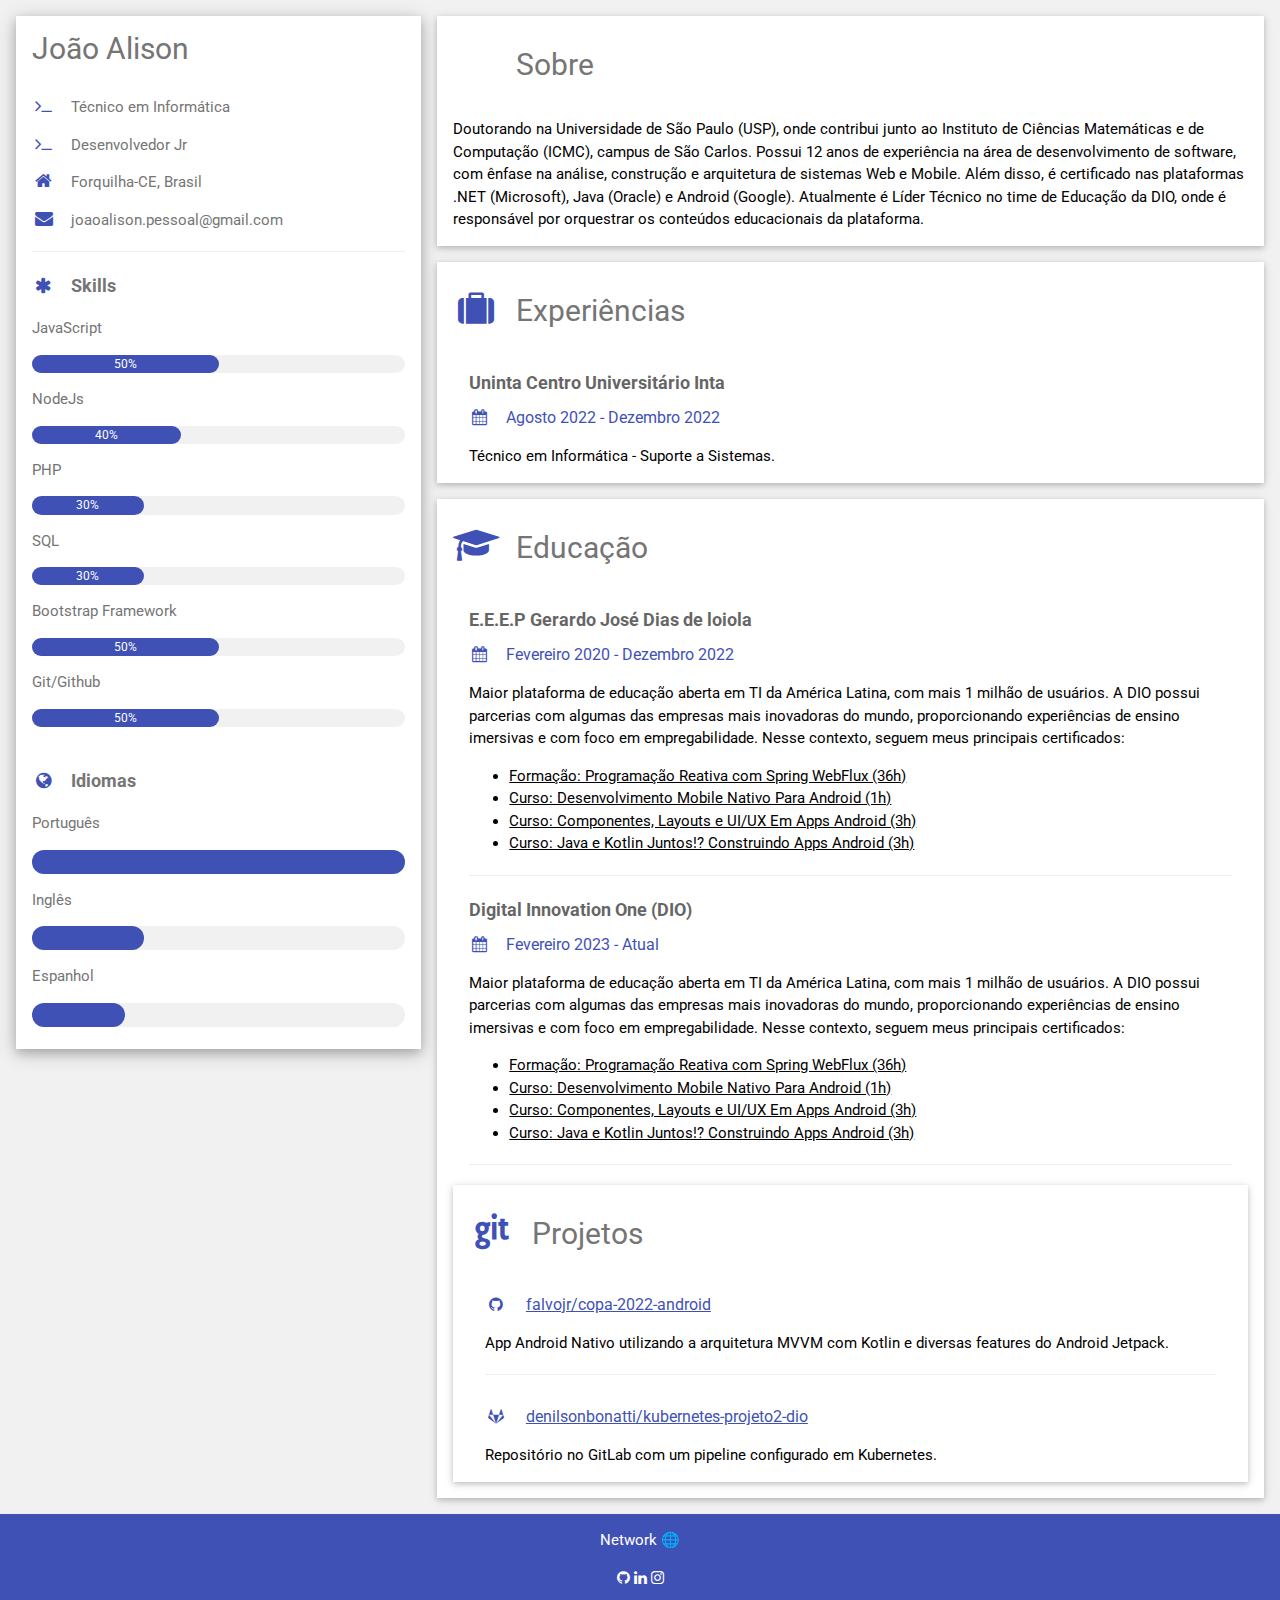
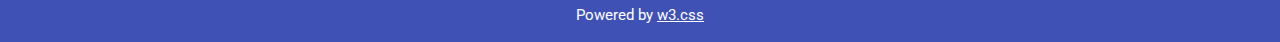
==== index.html @ f7938390 "first commit" ====
<!DOCTYPE html>
<!-- @JoaoAlisonTI: Reference article https://www.w3schools.com/howto/howto_website_create_resume.asp -->
<!-- @JoaoAlisonTI: Useful link to use fontawesome (fa) icons: https://fontawesome.com/v4/icons/ -->
<html lang="pt-BR">

  <head>
    <title>João AlisonTI</title>
    
    <meta http-equiv="Content-Type" content="text/html; charset=UTF-8">
    <meta name="viewport" content="width=device-width, initial-scale=1">
    
    <link rel="stylesheet" href="https://www.w3schools.com/w3css/4/w3.css">
    <link rel='stylesheet' href='https://fonts.googleapis.com/css?family=Roboto'>
    <link rel="stylesheet" href="https://cdnjs.cloudflare.com/ajax/libs/font-awesome/4.7.0/css/font-awesome.min.css">

    <style>
      html,body,h1,h2,h3,h4,h5,h6 {font-family: "Roboto", sans-serif}
    </style>
    
  </head>

  <body class="w3-light-grey" cz-shortcut-listen="true">
  
    <!-- Page Container -->
    <div class="w3-content w3-margin-top" style="max-width:1400px;">
  
      <!-- The Grid -->
      <div class="w3-row-padding">
  
        <!-- Left Column -->
        <div class="w3-third">
  
          <div class="w3-white w3-text-grey w3-card-4">
            <!-- @falvojr: This container has been modified to not use a profile picture. -->
            <div class="w3-container">
              <h2>João Alison</h2>
            </div>
            <div class="w3-container">
              <p><i class="fa fa-terminal fa-fw w3-margin-right w3-large w3-text-indigo"></i>Técnico em Informática
              </p>
              <p><i class="fa fa-terminal fa-fw w3-margin-right w3-large w3-text-indigo"></i>Desenvolvedor Jr</p>
              <p><i class="fa fa-home fa-fw w3-margin-right w3-large w3-text-indigo"></i>Forquilha-CE, Brasil</p>
              <p><i class="fa fa-envelope fa-fw w3-margin-right w3-large w3-text-indigo"></i>joaoalison.pessoal@gmail.com</p>
              <!--<p><i class="fa fa-phone fa-fw w3-margin-right w3-large w3-text-indigo"></i>(16) 99721-8281</p>-->
              <hr>
  
              <p class="w3-large">
                <b><i class="fa fa-asterisk fa-fw w3-margin-right w3-text-indigo"></i>Skills</b>
              </p>
              <p>JavaScript</p>
              <div class="w3-light-grey w3-round-xlarge w3-small">
                <div class="w3-container w3-center w3-round-xlarge w3-indigo" style="width:50%">50%</div>
              </div>
              <p>NodeJs</p>
              <div class="w3-light-grey w3-round-xlarge w3-small">
                <div class="w3-container w3-center w3-round-xlarge w3-indigo" style="width:40%">40%</div>
               </div>
              <p>PHP</p>
              <div class="w3-light-grey w3-round-xlarge w3-small">
                <div class="w3-container w3-center w3-round-xlarge w3-indigo" style="width:30%">30%</div>
              </div>
              <p>SQL</p>
              <div class="w3-light-grey w3-round-xlarge w3-small">
                <div class="w3-container w3-center w3-round-xlarge w3-indigo" style="width:30%">30%</div>
              </div>
              <p>Bootstrap Framework</p>
              <div class="w3-light-grey w3-round-xlarge w3-small">
                <div class="w3-container w3-center w3-round-xlarge w3-indigo" style="width:50%">50%</div>
              </div>
              <p>Git/Github</p>
              <div class="w3-light-grey w3-round-xlarge w3-small">
                <div class="w3-container w3-center w3-round-xlarge w3-indigo" style="width:50%">50%</div>
              </div>
              <br>
  
              <p class="w3-large w3-text-theme">
                <b><i class="fa fa-globe fa-fw w3-margin-right w3-text-indigo"></i>Idiomas</b>
              </p>
              <p>Português</p>
              <div class="w3-light-grey w3-round-xlarge">
                <div class="w3-round-xlarge w3-indigo" style="height:24px;width:100%"></div>
              </div>
              <p>Inglês</p>
              <div class="w3-light-grey w3-round-xlarge">
                <div class="w3-round-xlarge w3-indigo" style="height:24px;width:30%"></div>
              </div>
              <p>Espanhol</p>
              <div class="w3-light-grey w3-round-xlarge">
                <div class="w3-round-xlarge w3-indigo" style="height:24px;width:25%"></div>
              </div>
              <br>
            </div>
          </div><br>
  
          <!-- End Left Column -->
        </div>
  
        <!-- Right Column -->
        <div class="w3-twothird">
    
          <div class="w3-container w3-card w3-white w3-margin-bottom">
            <h2 class="w3-text-grey w3-padding-16"><i class="fa fa-profile fa-fw w3-margin-right w3-xxlarge w3-text-indigo"></i>Sobre</h2>
            <p>Doutorando na Universidade de São Paulo (USP), onde contribui junto ao Instituto de Ciências Matemáticas e de Computação (ICMC), campus de São Carlos. Possui 12 anos de experiência na área de desenvolvimento de software, com ênfase na análise, construção e arquitetura de sistemas Web e Mobile. Além disso, é certificado nas plataformas .NET (Microsoft), Java (Oracle) e Android (Google). Atualmente é Líder Técnico no time de Educação da DIO, onde é responsável por orquestrar os conteúdos educacionais da plataforma.</p>
          </div>

          <div class="w3-container w3-card w3-white w3-margin-bottom">
            <h2 class="w3-text-grey w3-padding-16">
              <i class="fa fa-suitcase fa-fw w3-margin-right w3-xxlarge w3-text-indigo"></i>Experiências
            </h2>
            <div class="w3-container">
              <h5 class="w3-opacity"><b>Uninta Centro Universitário Inta</b></h5>
              <h6 class="w3-text-indigo"><i class="fa fa-calendar fa-fw w3-margin-right"></i>Agosto 2022 - Dezembro 2022</h6>
              <p>Técnico em Informática - Suporte a Sistemas.</p>
            </div>
          </div>
  
          <div class="w3-container w3-card w3-white">
            <h2 class="w3-text-grey w3-padding-16">
              <i class="fa fa-graduation-cap fa-fw w3-margin-right w3-xxlarge w3-text-indigo"></i>Educação
            </h2>
            <div class="w3-container">
              <h5 class="w3-opacity"><b>E.E.E.P Gerardo José Dias de loiola</b></h5>
              <h6 class="w3-text-indigo"><i class="fa fa-calendar fa-fw w3-margin-right"></i>Fevereiro 2020 - Dezembro 2022</h6>
              <p>
                Maior plataforma de educação aberta em TI da América Latina, com mais 1 milhão de usuários. 
                A DIO possui parcerias com algumas das empresas mais inovadoras do mundo, proporcionando experiências 
                de ensino imersivas e com foco em empregabilidade. Nesse contexto, seguem meus principais certificados:
              </p>
              <ul>
                <li><a href="https://www.dio.me/certificate/762101D2" target="_blank">Formação: Programação Reativa com Spring WebFlux (36h)</a></li>
                <li><a href="https://www.dio.me/certificate/07041B99" target="_blank">Curso: Desenvolvimento Mobile Nativo Para Android (1h)</a></li>
                <li><a href="https://www.dio.me/certificate/F12AC30B" target="_blank">Curso: Componentes, Layouts e UI/UX Em Apps Android (3h)</a></li>
                <li><a href="https://www.dio.me/certificate/3FB20BF1" target="_blank">Curso: Java e Kotlin Juntos!? Construindo Apps Android (3h)</a></li>
              </ul>
              <hr>
              <h5 class="w3-opacity"><b>Digital Innovation One (DIO)</b></h5>
              <h6 class="w3-text-indigo"><i class="fa fa-calendar fa-fw w3-margin-right"></i>Fevereiro 2023 - Atual</h6>
              <p>
                Maior plataforma de educação aberta em TI da América Latina, com mais 1 milhão de usuários. 
                A DIO possui parcerias com algumas das empresas mais inovadoras do mundo, proporcionando experiências 
                de ensino imersivas e com foco em empregabilidade. Nesse contexto, seguem meus principais certificados:
              </p>
              <ul>
                <li><a href="https://www.dio.me/certificate/762101D2" target="_blank">Formação: Programação Reativa com Spring WebFlux (36h)</a></li>
                <li><a href="https://www.dio.me/certificate/07041B99" target="_blank">Curso: Desenvolvimento Mobile Nativo Para Android (1h)</a></li>
                <li><a href="https://www.dio.me/certificate/F12AC30B" target="_blank">Curso: Componentes, Layouts e UI/UX Em Apps Android (3h)</a></li>
                <li><a href="https://www.dio.me/certificate/3FB20BF1" target="_blank">Curso: Java e Kotlin Juntos!? Construindo Apps Android (3h)</a></li>
              </ul>
              <hr>
          </div>

          <div class="w3-container w3-card w3-white w3-margin-bottom">
            <h2 class="w3-text-grey w3-padding-16">
              <i class="fa fa-git fa-fw w3-margin-right w3-xxlarge w3-text-indigo"></i>Projetos
            </h2>
            <div class="w3-container">
              <h6 class="w3-text-indigo">
                <i class="fa fa-github fa-fw w3-margin-right"></i>
                <a href="https://github.com/falvojr/copa-2022-android" target="_blank">falvojr/copa-2022-android</a>
              </h6>
              <p>App Android Nativo utilizando a arquitetura MVVM com Kotlin e diversas features do Android Jetpack.</p>
              <hr>
            </div>
            <div class="w3-container">
              <h6 class="w3-text-indigo">
                <i class="fa fa-gitlab fa-fw w3-margin-right"></i>
                <a href="https://gitlab.com/denilsonbonatti/kubernetes-projeto2-dio" target="_blank">denilsonbonatti/kubernetes-projeto2-dio</a>
              </h6>
              <p>Repositório no GitLab com um pipeline configurado em Kubernetes.</p>
            </div>
          </div>
  
          <!-- End Right Column -->
        </div>
  
        <!-- End Grid -->
      </div>
  
      <!-- End Page Container -->
    </div>
  
    <footer class="w3-container w3-indigo w3-center w3-margin-top">
      <p>Network 🌐</p>
      <a href="https://github.com/JoaoAlisonTI" target="_blank"><i class="fa fa-github w3-hover-opacity"></i></a>
      <a href="https://www.linkedin.com/in/JoãoAlisonDeSousaMartins" target="_blank"><i class="fa fa-linkedin w3-hover-opacity"></i></a>
      <a href="https://www.instagram.com/joao_alison_23" target="_blank"><i class="fa fa-instagram w3-hover-opacity"></i></a>
      <p>Powered by <a href="https://www.w3schools.com/w3css/default.asp" target="_blank">w3.css</a></p>
    </footer>
  
  </body>

</html>
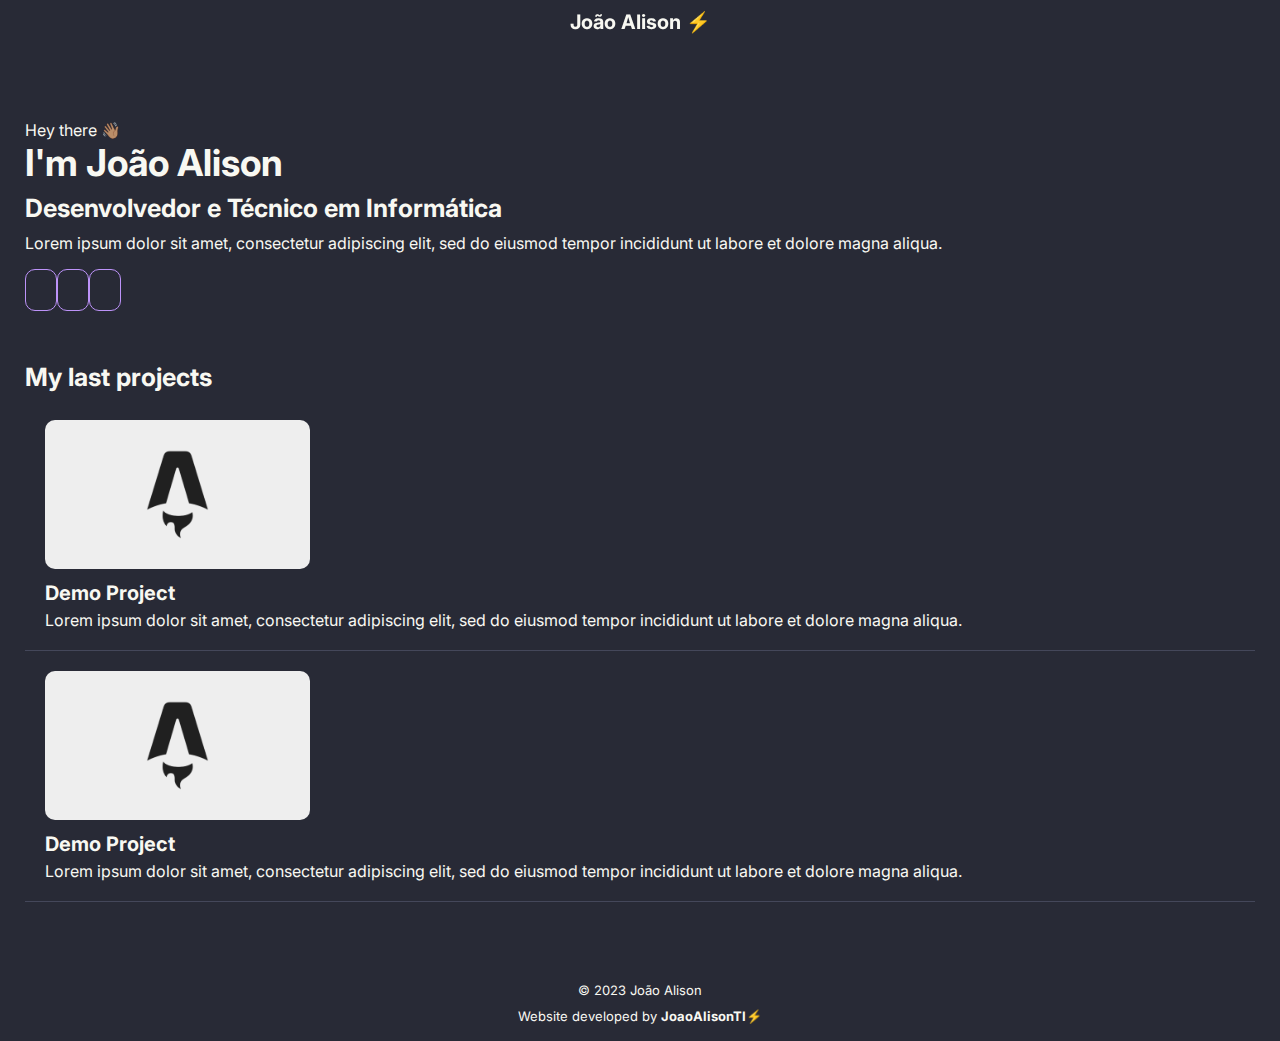
==== commit 2d6b6e55: "Update da tela principal, design, add de menu e botoes" ====
--- a/index.html
+++ b/index.html
@@ -1,6 +1,5 @@
 <!DOCTYPE html>
-<!-- @JoaoAlisonTI: Reference article https://www.w3schools.com/howto/howto_website_create_resume.asp -->
-<!-- @JoaoAlisonTI: Useful link to use fontawesome (fa) icons: https://fontawesome.com/v4/icons/ -->
+<!-- @JoaoAlisonTI -->
 <html lang="pt-BR">
 
   <head>
@@ -9,184 +8,71 @@
     <meta http-equiv="Content-Type" content="text/html; charset=UTF-8">
     <meta name="viewport" content="width=device-width, initial-scale=1">
     
-    <link rel="stylesheet" href="https://www.w3schools.com/w3css/4/w3.css">
-    <link rel='stylesheet' href='https://fonts.googleapis.com/css?family=Roboto'>
-    <link rel="stylesheet" href="https://cdnjs.cloudflare.com/ajax/libs/font-awesome/4.7.0/css/font-awesome.min.css">
-
-    <style>
-      html,body,h1,h2,h3,h4,h5,h6 {font-family: "Roboto", sans-serif}
-    </style>
+    <link rel="preconnect" href="https://fonts.googleapis.com">
+    <link rel="preconnect" href="https://fonts.gstatic.com" crossorigin>
+    <link href="https://fonts.googleapis.com/css2?family=Inter:wght@300;400;500;600&display=swap" rel="stylesheet">
     
+    <link rel="stylesheet" href="https://cdnjs.cloudflare.com/ajax/libs/font-awesome/6.3.0/css/all.min.css" integrity="sha512-SzlrxWUlpfuzQ+pcUCosxcglQRNAq/DZjVsC0lE40xsADsfeQoEypE+enwcOiGjk/bSuGGKHEyjSoQ1zVisanQ==" crossorigin="anonymous" referrerpolicy="no-referrer" />
+    
+    <link rel="stylesheet" href="styles.css" type="text/css" media="all" />
+    <script src="main.js" defer></script>
   </head>
 
-  <body class="w3-light-grey" cz-shortcut-listen="true">
-  
-    <!-- Page Container -->
-    <div class="w3-content w3-margin-top" style="max-width:1400px;">
-  
-      <!-- The Grid -->
-      <div class="w3-row-padding">
-  
-        <!-- Left Column -->
-        <div class="w3-third">
-  
-          <div class="w3-white w3-text-grey w3-card-4">
-            <!-- @falvojr: This container has been modified to not use a profile picture. -->
-            <div class="w3-container">
-              <h2>João Alison</h2>
+  <body>
+          <header class="my-header">
+            <button class="btn-menu"><i class="fa fa-solid fa-bars"></i></button>
+            <h3 class="logo-title">João Alison ⚡</h3>
+            <button class="btn-change"><i class="fa fa-regular fa-sun"></i></button>
+          </header>
+          
+          <div class="menu effect">
+            <div style="text-align: right;">
+            <button class="btn-close">X</button>
             </div>
-            <div class="w3-container">
-              <p><i class="fa fa-terminal fa-fw w3-margin-right w3-large w3-text-indigo"></i>Técnico em Informática
-              </p>
-              <p><i class="fa fa-terminal fa-fw w3-margin-right w3-large w3-text-indigo"></i>Desenvolvedor Jr</p>
-              <p><i class="fa fa-home fa-fw w3-margin-right w3-large w3-text-indigo"></i>Forquilha-CE, Brasil</p>
-              <p><i class="fa fa-envelope fa-fw w3-margin-right w3-large w3-text-indigo"></i>joaoalison.pessoal@gmail.com</p>
-              <!--<p><i class="fa fa-phone fa-fw w3-margin-right w3-large w3-text-indigo"></i>(16) 99721-8281</p>-->
-              <hr>
-  
-              <p class="w3-large">
-                <b><i class="fa fa-asterisk fa-fw w3-margin-right w3-text-indigo"></i>Skills</b>
-              </p>
-              <p>JavaScript</p>
-              <div class="w3-light-grey w3-round-xlarge w3-small">
-                <div class="w3-container w3-center w3-round-xlarge w3-indigo" style="width:50%">50%</div>
-              </div>
-              <p>NodeJs</p>
-              <div class="w3-light-grey w3-round-xlarge w3-small">
-                <div class="w3-container w3-center w3-round-xlarge w3-indigo" style="width:40%">40%</div>
-               </div>
-              <p>PHP</p>
-              <div class="w3-light-grey w3-round-xlarge w3-small">
-                <div class="w3-container w3-center w3-round-xlarge w3-indigo" style="width:30%">30%</div>
-              </div>
-              <p>SQL</p>
-              <div class="w3-light-grey w3-round-xlarge w3-small">
-                <div class="w3-container w3-center w3-round-xlarge w3-indigo" style="width:30%">30%</div>
-              </div>
-              <p>Bootstrap Framework</p>
-              <div class="w3-light-grey w3-round-xlarge w3-small">
-                <div class="w3-container w3-center w3-round-xlarge w3-indigo" style="width:50%">50%</div>
-              </div>
-              <p>Git/Github</p>
-              <div class="w3-light-grey w3-round-xlarge w3-small">
-                <div class="w3-container w3-center w3-round-xlarge w3-indigo" style="width:50%">50%</div>
-              </div>
-              <br>
-  
-              <p class="w3-large w3-text-theme">
-                <b><i class="fa fa-globe fa-fw w3-margin-right w3-text-indigo"></i>Idiomas</b>
-              </p>
-              <p>Português</p>
-              <div class="w3-light-grey w3-round-xlarge">
-                <div class="w3-round-xlarge w3-indigo" style="height:24px;width:100%"></div>
-              </div>
-              <p>Inglês</p>
-              <div class="w3-light-grey w3-round-xlarge">
-                <div class="w3-round-xlarge w3-indigo" style="height:24px;width:30%"></div>
-              </div>
-              <p>Espanhol</p>
-              <div class="w3-light-grey w3-round-xlarge">
-                <div class="w3-round-xlarge w3-indigo" style="height:24px;width:25%"></div>
-              </div>
-              <br>
+            <div class="my-foto">
+            <img src="https://github.com/JoaoAlisonTI.png" alt="minha foto de perfil" />
             </div>
-          </div><br>
-  
-          <!-- End Left Column -->
-        </div>
-  
-        <!-- Right Column -->
-        <div class="w3-twothird">
-    
-          <div class="w3-container w3-card w3-white w3-margin-bottom">
-            <h2 class="w3-text-grey w3-padding-16"><i class="fa fa-profile fa-fw w3-margin-right w3-xxlarge w3-text-indigo"></i>Sobre</h2>
-            <p>Doutorando na Universidade de São Paulo (USP), onde contribui junto ao Instituto de Ciências Matemáticas e de Computação (ICMC), campus de São Carlos. Possui 12 anos de experiência na área de desenvolvimento de software, com ênfase na análise, construção e arquitetura de sistemas Web e Mobile. Além disso, é certificado nas plataformas .NET (Microsoft), Java (Oracle) e Android (Google). Atualmente é Líder Técnico no time de Educação da DIO, onde é responsável por orquestrar os conteúdos educacionais da plataforma.</p>
-          </div>
-
-          <div class="w3-container w3-card w3-white w3-margin-bottom">
-            <h2 class="w3-text-grey w3-padding-16">
-              <i class="fa fa-suitcase fa-fw w3-margin-right w3-xxlarge w3-text-indigo"></i>Experiências
-            </h2>
-            <div class="w3-container">
-              <h5 class="w3-opacity"><b>Uninta Centro Universitário Inta</b></h5>
-              <h6 class="w3-text-indigo"><i class="fa fa-calendar fa-fw w3-margin-right"></i>Agosto 2022 - Dezembro 2022</h6>
-              <p>Técnico em Informática - Suporte a Sistemas.</p>
+            <div class="nav-links">
+              <a>Home</a>
+              <a>Curriculum</a>
+              <a>Projects</a>
             </div>
           </div>
-  
-          <div class="w3-container w3-card w3-white">
-            <h2 class="w3-text-grey w3-padding-16">
-              <i class="fa fa-graduation-cap fa-fw w3-margin-right w3-xxlarge w3-text-indigo"></i>Educação
-            </h2>
-            <div class="w3-container">
-              <h5 class="w3-opacity"><b>E.E.E.P Gerardo José Dias de loiola</b></h5>
-              <h6 class="w3-text-indigo"><i class="fa fa-calendar fa-fw w3-margin-right"></i>Fevereiro 2020 - Dezembro 2022</h6>
-              <p>
-                Maior plataforma de educação aberta em TI da América Latina, com mais 1 milhão de usuários. 
-                A DIO possui parcerias com algumas das empresas mais inovadoras do mundo, proporcionando experiências 
-                de ensino imersivas e com foco em empregabilidade. Nesse contexto, seguem meus principais certificados:
-              </p>
-              <ul>
-                <li><a href="https://www.dio.me/certificate/762101D2" target="_blank">Formação: Programação Reativa com Spring WebFlux (36h)</a></li>
-                <li><a href="https://www.dio.me/certificate/07041B99" target="_blank">Curso: Desenvolvimento Mobile Nativo Para Android (1h)</a></li>
-                <li><a href="https://www.dio.me/certificate/F12AC30B" target="_blank">Curso: Componentes, Layouts e UI/UX Em Apps Android (3h)</a></li>
-                <li><a href="https://www.dio.me/certificate/3FB20BF1" target="_blank">Curso: Java e Kotlin Juntos!? Construindo Apps Android (3h)</a></li>
-              </ul>
-              <hr>
-              <h5 class="w3-opacity"><b>Digital Innovation One (DIO)</b></h5>
-              <h6 class="w3-text-indigo"><i class="fa fa-calendar fa-fw w3-margin-right"></i>Fevereiro 2023 - Atual</h6>
-              <p>
-                Maior plataforma de educação aberta em TI da América Latina, com mais 1 milhão de usuários. 
-                A DIO possui parcerias com algumas das empresas mais inovadoras do mundo, proporcionando experiências 
-                de ensino imersivas e com foco em empregabilidade. Nesse contexto, seguem meus principais certificados:
-              </p>
-              <ul>
-                <li><a href="https://www.dio.me/certificate/762101D2" target="_blank">Formação: Programação Reativa com Spring WebFlux (36h)</a></li>
-                <li><a href="https://www.dio.me/certificate/07041B99" target="_blank">Curso: Desenvolvimento Mobile Nativo Para Android (1h)</a></li>
-                <li><a href="https://www.dio.me/certificate/F12AC30B" target="_blank">Curso: Componentes, Layouts e UI/UX Em Apps Android (3h)</a></li>
-                <li><a href="https://www.dio.me/certificate/3FB20BF1" target="_blank">Curso: Java e Kotlin Juntos!? Construindo Apps Android (3h)</a></li>
-              </ul>
-              <hr>
-          </div>
-
-          <div class="w3-container w3-card w3-white w3-margin-bottom">
-            <h2 class="w3-text-grey w3-padding-16">
-              <i class="fa fa-git fa-fw w3-margin-right w3-xxlarge w3-text-indigo"></i>Projetos
-            </h2>
-            <div class="w3-container">
-              <h6 class="w3-text-indigo">
-                <i class="fa fa-github fa-fw w3-margin-right"></i>
-                <a href="https://github.com/falvojr/copa-2022-android" target="_blank">falvojr/copa-2022-android</a>
-              </h6>
-              <p>App Android Nativo utilizando a arquitetura MVVM com Kotlin e diversas features do Android Jetpack.</p>
-              <hr>
-            </div>
-            <div class="w3-container">
-              <h6 class="w3-text-indigo">
-                <i class="fa fa-gitlab fa-fw w3-margin-right"></i>
-                <a href="https://gitlab.com/denilsonbonatti/kubernetes-projeto2-dio" target="_blank">denilsonbonatti/kubernetes-projeto2-dio</a>
-              </h6>
-              <p>Repositório no GitLab com um pipeline configurado em Kubernetes.</p>
-            </div>
-          </div>
-  
-          <!-- End Right Column -->
-        </div>
-  
-        <!-- End Grid -->
-      </div>
-  
-      <!-- End Page Container -->
-    </div>
-  
-    <footer class="w3-container w3-indigo w3-center w3-margin-top">
-      <p>Network 🌐</p>
-      <a href="https://github.com/JoaoAlisonTI" target="_blank"><i class="fa fa-github w3-hover-opacity"></i></a>
-      <a href="https://www.linkedin.com/in/JoãoAlisonDeSousaMartins" target="_blank"><i class="fa fa-linkedin w3-hover-opacity"></i></a>
-      <a href="https://www.instagram.com/joao_alison_23" target="_blank"><i class="fa fa-instagram w3-hover-opacity"></i></a>
-      <p>Powered by <a href="https://www.w3schools.com/w3css/default.asp" target="_blank">w3.css</a></p>
-    </footer>
-  
+          
+            <section class="section-about">
+              <div class="about-me">
+                <p>Hey there 👋🏽</p>
+                <h1>I'm João Alison</h1>
+                <h3>Desenvolvedor e Técnico em Informática</h3>
+                <p>Lorem ipsum dolor sit amet, consectetur adipiscing elit, sed do eiusmod tempor incididunt ut labore et dolore magna aliqua.</p>
+              </div>
+              <div class="social-media">
+                <a class="btn-media"><i class="fa fa-brands fa-github"></i></a>
+                <a class="btn-media"><i class="fa fa-brands fa-linkedin"></i></a>
+                <a class="btn-media"><i class="fa fa-brands fa-instagram"></i></a>
+              </div>
+            </section>
+            
+            <section class="section-projects">
+              <h3>My last projects <i class="fa fa-solid fa-code"></i></h3>
+            
+              <div class="project">
+                <img src="assets/post.webp" alt="" />
+                <h4>Demo Project</h4>
+                <p>Lorem ipsum dolor sit amet, consectetur adipiscing elit, sed do eiusmod tempor incididunt ut labore et dolore magna aliqua.</p>
+              </div>
+              
+              <div class="project">
+                <img src="assets/post.webp" alt="" />
+                <h4>Demo Project</h4>
+                <p>Lorem ipsum dolor sit amet, consectetur adipiscing elit, sed do eiusmod tempor incididunt ut labore et dolore magna aliqua.</p>
+              </div>
+            </section>
+            
+            <footer class="my-footer">
+              <p>© 2023 João Alison</p>
+              <p>Website developed by <a href="https://github.com/JoaoAlisonTI" target="_blank">JoaoAlisonTI⚡</a></p>
+            </footer>
   </body>
 
-</html>
+</html>--- a/styles.css
+++ b/styles.css
@@ -0,0 +1,151 @@
+* {
+  margin: 0;
+  padding: 0;
+  box-sizing: border-box;
+}
+body {
+  background-color: #282a36;
+  color: #f8f8f2;
+  font-family: "Inter";
+}
+.my-header {
+  top: 0;
+  position: fixed;
+  display: flex;
+  justify-content: space-between;
+  align-items: center;
+  background-color: rgba(40, 42, 54, 0.9);
+  backdrop-filter: blur(5px);
+  padding-top: 10px;
+  padding-bottom: 10px;
+  width: 100%;
+  font-size: 17px;
+}
+.btn-menu {
+  margin-left: 10px;
+  padding: 8px 15px 8px 15px;
+  border: none;
+  border-radius: 10px;
+  background: none;
+  color: #f8f8f2;
+  font-size: 16px;
+  transition: all 0.3s;
+}
+.menu {
+  padding: 20px;
+  background-color: #282a36;
+  position: fixed;
+  top: 0;
+  width: 330px;
+  height: 100%;
+}
+.my-foto {
+  display: flex;
+  justify-content: center;
+}
+.my-foto > img {
+  height: 150px;
+  width: 150px;
+  border-radius: 100%;
+}
+.nav-links {
+  width: 100%;
+  margin-top: 80px;
+}
+.nav-links a {
+  padding: 10px;
+  border-radius: 10px;
+  transition: background 0.3s;
+  display: block;
+  color: #f8f8f2;
+  font-size: 20px;
+  text-decoration: none;
+}
+.nav-links a:hover {
+  background-color: #bd93f9;
+  color: #44475a;
+}
+.effect {
+  transition: margin 0.4s;
+}
+.btn-change {
+  margin-right: 10px;
+  padding: 8px 15px 8px 15px;
+  background: none;
+  border: none;
+  border-radius: 10px;
+  font-size: 16px;
+  color: #f8f8f2;
+  transition: all 0.3s;
+}
+.btn-menu:hover, .btn-change:hover {
+  background-color: #bd93f9;
+  color: #44475a;
+}
+
+.section-about {
+  margin-top: 120px;
+}
+.about-me {
+  margin: 25px;
+}
+h1 {
+  font-size: 37px;
+}
+.about-me > h3 {
+  margin-top: 8px;
+  margin-bottom: 10px;
+  font-size: 25px;
+}
+.social-media {
+  margin: 20px 25px 60px 25px;
+}
+.btn-media {
+  padding: 8px 15px 8px 15px;
+  border: 1px solid #bd93f9;
+  border-radius: 10px;
+  background: none;
+  color: #f8f8f2;
+  font-size: 20px;
+  transition: all 0.4s;
+}
+.btn-media:hover {
+  background-color: #bd93f9;
+  color: #44475a;
+}
+
+.section-projects {
+  margin: 25px;
+}
+.section-projects > h3 {
+  margin-bottom: 8px;
+  font-size: 25px;
+}
+.project {
+  padding: 20px;
+  border-bottom: 1px solid #44475a;
+}
+.project > img {
+  width: 265px;
+  border-radius: 10px;
+}
+.project > h4 {
+  padding-top: 8px;
+  padding-bottom: 5px;
+  font-size: 20px;
+}
+
+.my-footer {
+  margin-top: 75px;
+  padding-bottom: 12px;
+  text-align: center;
+  font-size: 13px;
+}
+.my-footer > p {
+  padding: 5px;
+}
+.my-footer > p > a {
+  text-decoration: none;
+  color: #f8f8f2;
+  font-weight: bold;
+}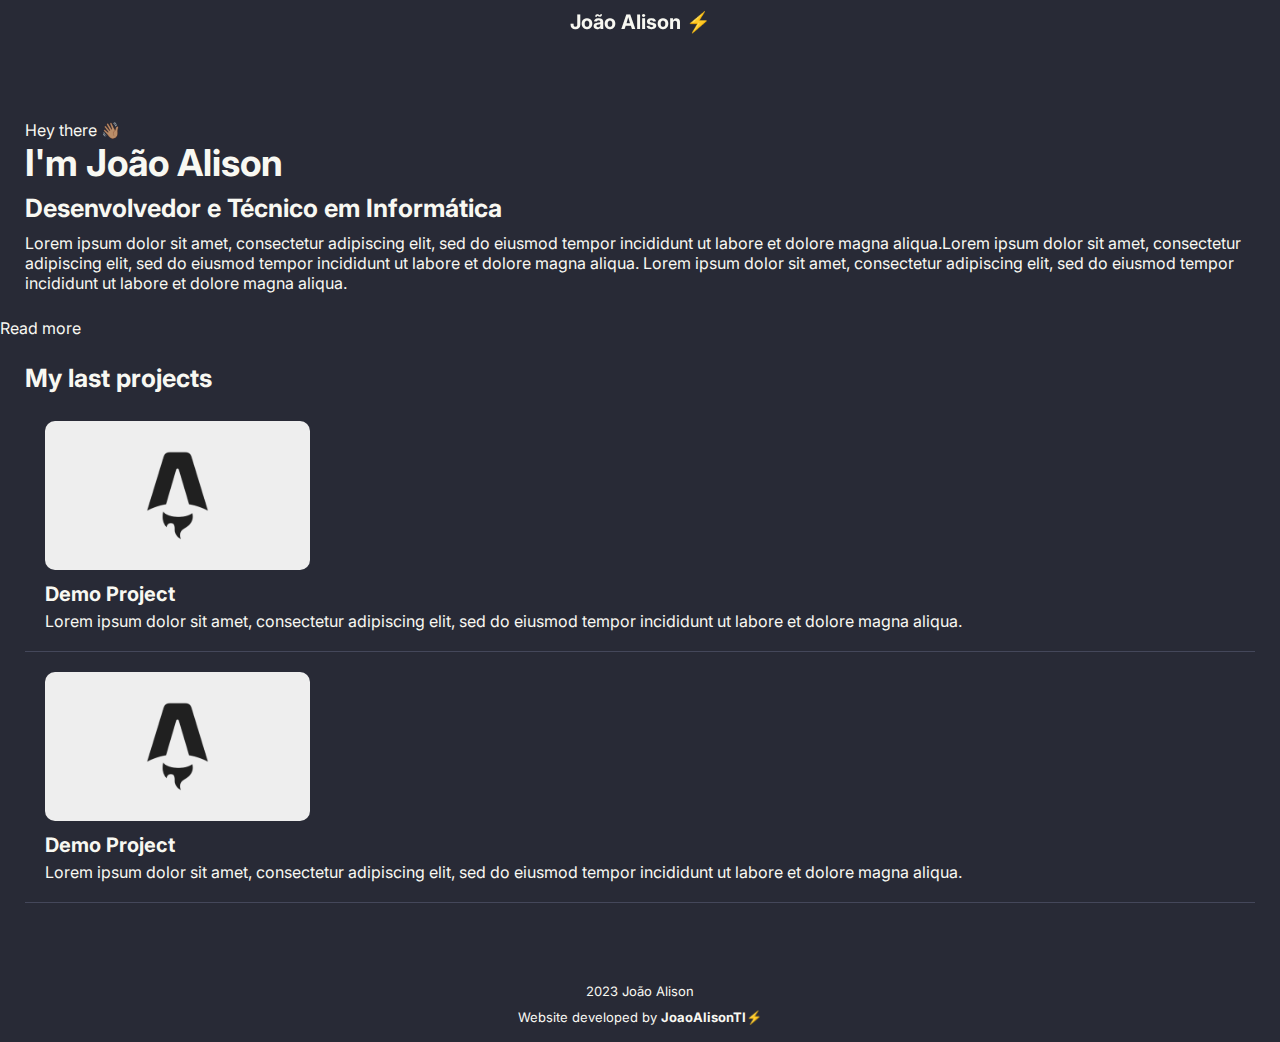
==== commit c76c5bca: "Add da page curriculum" ====
--- a/index.html
+++ b/index.html
@@ -18,7 +18,7 @@
     <script src="main.js" defer></script>
   </head>
 
-  <body>
+  <body class="main">
           <header class="my-header">
             <button class="btn-menu"><i class="fa fa-solid fa-bars"></i></button>
             <h3 class="logo-title">João Alison ⚡</h3>
@@ -27,7 +27,7 @@
           
           <div class="menu effect">
             <div style="text-align: right;">
-            <button class="btn-close">X</button>
+            <button class="btn-close btn-menu"><i class="fa fa-solid fa-xmark"></i></button>
             </div>
             <div class="my-foto">
             <img src="https://github.com/JoaoAlisonTI.png" alt="minha foto de perfil" />
@@ -37,6 +37,11 @@
               <a>Curriculum</a>
               <a>Projects</a>
             </div>
+            <div class="social-media">
+                <a class="btn-media"><i class="fa fa-brands fa-github"></i></a>
+                <a class="btn-media"><i class="fa fa-brands fa-linkedin"></i></a>
+                <a class="btn-media"><i class="fa fa-brands fa-instagram"></i></a>
+              </div>
           </div>
           
             <section class="section-about">
@@ -44,13 +49,10 @@
                 <p>Hey there 👋🏽</p>
                 <h1>I'm João Alison</h1>
                 <h3>Desenvolvedor e Técnico em Informática</h3>
-                <p>Lorem ipsum dolor sit amet, consectetur adipiscing elit, sed do eiusmod tempor incididunt ut labore et dolore magna aliqua.</p>
+                <p>Lorem ipsum dolor sit amet, consectetur adipiscing elit, sed do eiusmod tempor incididunt ut labore et dolore magna aliqua.Lorem ipsum dolor sit amet, consectetur adipiscing elit, sed do eiusmod tempor incididunt ut labore et dolore magna aliqua. Lorem ipsum dolor sit amet, consectetur adipiscing elit, sed do eiusmod tempor incididunt ut labore et dolore magna aliqua.</p>
+                
               </div>
-              <div class="social-media">
-                <a class="btn-media"><i class="fa fa-brands fa-github"></i></a>
-                <a class="btn-media"><i class="fa fa-brands fa-linkedin"></i></a>
-                <a class="btn-media"><i class="fa fa-brands fa-instagram"></i></a>
-              </div>
+              <a class="btn-cv">Read more</a>
             </section>
             
             <section class="section-projects">
@@ -70,7 +72,7 @@
             </section>
             
             <footer class="my-footer">
-              <p>© 2023 João Alison</p>
+              <p> 2023 João Alison</p>
               <p>Website developed by <a href="https://github.com/JoaoAlisonTI" target="_blank">JoaoAlisonTI⚡</a></p>
             </footer>
   </body>
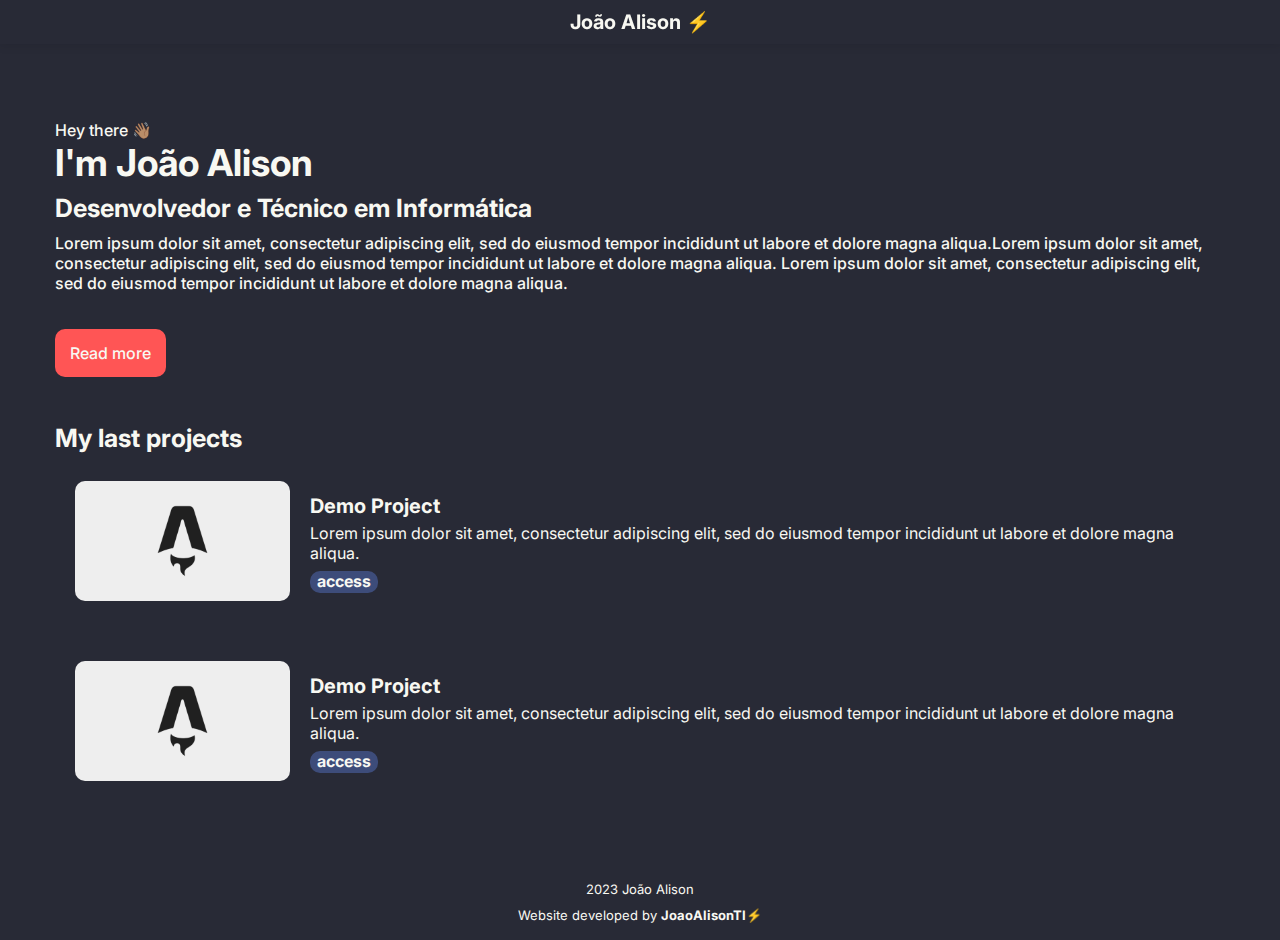
==== commit fb02b3dd: "Add page curriculum, fixes on css" ====
--- a/index.html
+++ b/index.html
@@ -3,22 +3,22 @@
 <html lang="pt-BR">
 
   <head>
-    <title>João AlisonTI</title>
+    <meta charset="UTF-8"/> 
+    <meta http-equiv="X-UA-Compatible" content="IE=edge"/>
+    <meta name="viewport" content="width=device-width,initial-scale=1.0"/>
     
-    <meta http-equiv="Content-Type" content="text/html; charset=UTF-8">
-    <meta name="viewport" content="width=device-width, initial-scale=1">
-    
-    <link rel="preconnect" href="https://fonts.googleapis.com">
-    <link rel="preconnect" href="https://fonts.gstatic.com" crossorigin>
-    <link href="https://fonts.googleapis.com/css2?family=Inter:wght@300;400;500;600&display=swap" rel="stylesheet">
+    <link rel="preconnect" href="https://fonts.googleapis.com" />
+    <link rel="preconnect" href="https://fonts.gstatic.com" crossorigin />
+    <link href="https://fonts.googleapis.com/css2?family=Inter:wght@300;400;500;600&display=swap" rel="stylesheet" />
     
     <link rel="stylesheet" href="https://cdnjs.cloudflare.com/ajax/libs/font-awesome/6.3.0/css/all.min.css" integrity="sha512-SzlrxWUlpfuzQ+pcUCosxcglQRNAq/DZjVsC0lE40xsADsfeQoEypE+enwcOiGjk/bSuGGKHEyjSoQ1zVisanQ==" crossorigin="anonymous" referrerpolicy="no-referrer" />
     
-    <link rel="stylesheet" href="styles.css" type="text/css" media="all" />
-    <script src="main.js" defer></script>
+    <script src="./js/main.js" defer></script>
+    <link rel="stylesheet" href="css/styles.css" type="text/css" media="all" />
+    <title>João AlisonTI</title>
   </head>
 
-  <body class="main">
+  <body class="my-body">
           <header class="my-header">
             <button class="btn-menu"><i class="fa fa-solid fa-bars"></i></button>
             <h3 class="logo-title">João Alison ⚡</h3>
@@ -33,9 +33,9 @@
             <img src="https://github.com/JoaoAlisonTI.png" alt="minha foto de perfil" />
             </div>
             <div class="nav-links">
-              <a>Home</a>
-              <a>Curriculum</a>
-              <a>Projects</a>
+              <a href="./index.html">Home</a>
+              <a href="./pages/curriculum/cv.html">Curriculum</a>
+              <a href="./pages/projects/projects.html">Projects</a>
             </div>
             <div class="social-media">
                 <a class="btn-media"><i class="fa fa-brands fa-github"></i></a>
@@ -52,7 +52,7 @@
                 <p>Lorem ipsum dolor sit amet, consectetur adipiscing elit, sed do eiusmod tempor incididunt ut labore et dolore magna aliqua.Lorem ipsum dolor sit amet, consectetur adipiscing elit, sed do eiusmod tempor incididunt ut labore et dolore magna aliqua. Lorem ipsum dolor sit amet, consectetur adipiscing elit, sed do eiusmod tempor incididunt ut labore et dolore magna aliqua.</p>
                 
               </div>
-              <a class="btn-cv">Read more</a>
+              <a href="./pages/curriculum/cv.html" class="btn-cv">Read more</a>
             </section>
             
             <section class="section-projects">
@@ -60,14 +60,20 @@
             
               <div class="project">
                 <img src="assets/post.webp" alt="" />
+                <div class="info">
                 <h4>Demo Project</h4>
                 <p>Lorem ipsum dolor sit amet, consectetur adipiscing elit, sed do eiusmod tempor incididunt ut labore et dolore magna aliqua.</p>
+                <a href="#">access</a>
+                </div>
               </div>
               
               <div class="project">
                 <img src="assets/post.webp" alt="" />
+                <div class="info">
                 <h4>Demo Project</h4>
                 <p>Lorem ipsum dolor sit amet, consectetur adipiscing elit, sed do eiusmod tempor incididunt ut labore et dolore magna aliqua.</p>
+                <a href="#">access</a>
+                </div>
               </div>
             </section>
             
--- a/css/styles.css
+++ b/css/styles.css
@@ -0,0 +1,237 @@
+* {
+  margin: 0;
+  padding: 0;
+  box-sizing: border-box;
+}
+body {
+  background-color: #282a36;
+  color: #f8f8f2;
+  font-family: "Inter";
+}
+.my-header {
+  top: 0;
+  position: fixed;
+  display: flex;
+  justify-content: space-between;
+  align-items: center;
+  background-color: rgba(40, 42, 54, 0.9);
+  backdrop-filter: blur(5px);
+  box-shadow: 0px 0px 10px 1px rgba(0,0,0,0.1);
+  -webkit-box-shadow: 0px 0px 10px 1px rgba(0,0,0,0.1);
+  -moz-box-shadow: 0px 0px 10px 1px rgba(0,0,0,0.1);
+  padding-top: 10px;
+  padding-bottom: 10px;
+  width: 100%;
+  font-size: 17px;
+}
+.btn-menu {
+  margin-left: 10px;
+  padding: 8px 15px 8px 15px;
+  border: none;
+  border-radius: 10px;
+  background: none;
+  color: #f8f8f2;
+  font-size: 16px;
+  transition: all 0.3s;
+}
+.btn-change {
+  margin-right: 10px;
+  padding: 8px 15px 8px 15px;
+  background: none;
+  border: none;
+  border-radius: 10px;
+  font-size: 16px;
+  color: #f8f8f2;
+  transition: all 0.3s;
+}
+.btn-menu:hover, .btn-change:hover {
+  background-color: #3d4c7a;
+}
+.menu {
+  display: flex;
+  flex-direction: column;
+  padding: 10px 20px 20px 20px;
+  background-color: #282a36;
+  position: fixed;
+  top: 0;
+  width: 330px;
+  height: 100%;
+}
+.my-foto {
+  display: flex;
+  justify-content: center;
+  margin-top: 30px;
+}
+.my-foto > img {
+  height: 150px;
+  width: 150px;
+  border-radius: 100%;
+}
+.nav-links {
+  width: 100%;
+  margin-top: 80px;
+}
+.nav-links > a {
+  padding: 10px;
+  border-radius: 10px;
+  transition: background 0.3s;
+  display: block;
+  color: #f8f8f2;
+  font-size: 20px;
+  text-decoration: none;
+  text-align: center;
+}
+.nav-links a:hover {
+  background-color: #3d4c7a;
+}
+.effect {
+  transition: margin 0.4s;
+}
+.social-media {
+  display: flex;
+  justify-content: center;
+  margin-top: 80px;
+}
+.btn-media {
+  padding: 8px 15px 8px 15px;
+  margin: 4px;
+  border-radius: 10px;
+  background: none;
+  color: #f8f8f2;
+  font-size: 20px;
+  transition: all 0.4s;
+}
+.btn-media:hover {
+  background-color: #3d4c7a;
+}
+
+.section-about {
+  margin: 120px 25px 25px 25px;
+}
+.about-me {
+  padding-bottom: 50px;
+}
+.about-me > p {
+  font-weight: 500;
+}
+h1 {
+  font-size: 37px;
+}
+.about-me > h3 {
+  margin-top: 8px;
+  margin-bottom: 10px;
+  font-size: 25px;
+}
+.btn-cv {
+  padding: 14px 15px;
+  background-color: #ff5555;
+  text-decoration: none;
+  color: #f8f8f2;
+  border-radius: 10px;
+  font-weight: 500;
+  transition: all 0.4s;
+}
+.btn-cv:hover {
+  background-color: #fb3f3f;
+}
+
+.section-projects {
+  margin: 60px 25px 25px 25px;
+}
+.section-projects > h3 {
+  margin-bottom: 8px;
+  font-size: 25px;
+}
+.project {
+  margin-bottom: 20px;
+  padding: 20px;
+  border-radius: 10px;
+}
+.project:hover {
+  box-shadow: 0px 0px 20px 10px rgba(0,0,0,0.1);
+  -webkit-box-shadow: 0px 0px 20px 10px rgba(0,0,0,0.1);
+  -moz-box-shadow: 0px 0px 20px 10px rgba(0,0,0,0.1);
+  transition: all 0.5s;
+}
+.project > img {
+  width: 265px;
+  border-radius: 10px;
+}
+.info > h4 {
+  padding-top: 8px;
+  padding-bottom: 5px;
+  font-size: 20px;
+}
+.info > p {
+  padding-bottom: 8px;
+}
+.info > a {
+  padding: 0px 7px 2px 7px;
+  text-decoration: none;
+  border-radius: 10px;
+  color: #f8f8f2;
+  background-color: #3d4c7a;
+  font-weight: bold;
+  cursor: pointer;
+}
+
+.my-footer {
+  margin-top: 75px;
+  padding-bottom: 12px;
+  text-align: center;
+  font-size: 13px;
+}
+.my-footer > p {
+  padding: 5px;
+}
+.my-footer > p > a {
+  text-decoration: none;
+  color: #f8f8f2;
+  font-weight: bold;
+}
+.background-nulo {
+  display: none;
+}
+
+@media screen and (min-width: 1020px) {
+  .section-about {
+    padding-left: 30px;
+    padding-right: 30px;
+  }
+  .section-projects {
+    padding-left: 30px;
+    padding-right: 30px;
+  }
+  .project {
+    display: flex;
+  }
+  .project > img {
+    width: 220px;
+    height: 120px;
+  }
+  .info {
+    padding-top: 30px;
+    padding-left: 20px;
+  }
+}
+@media screen and (min-width: 768px) {
+  .section-about {
+    padding-left: 30px;
+    padding-right: 30px;
+  }
+  .section-projects {
+    padding-left: 30px;
+    padding-right: 30px;
+  }
+  .project {
+    display: flex;
+  }
+  .project > img {
+    width: 220px;
+    height: 120px;
+  }
+  .info {
+    padding-top: 5px;
+    padding-left: 20px;
+  }
+}